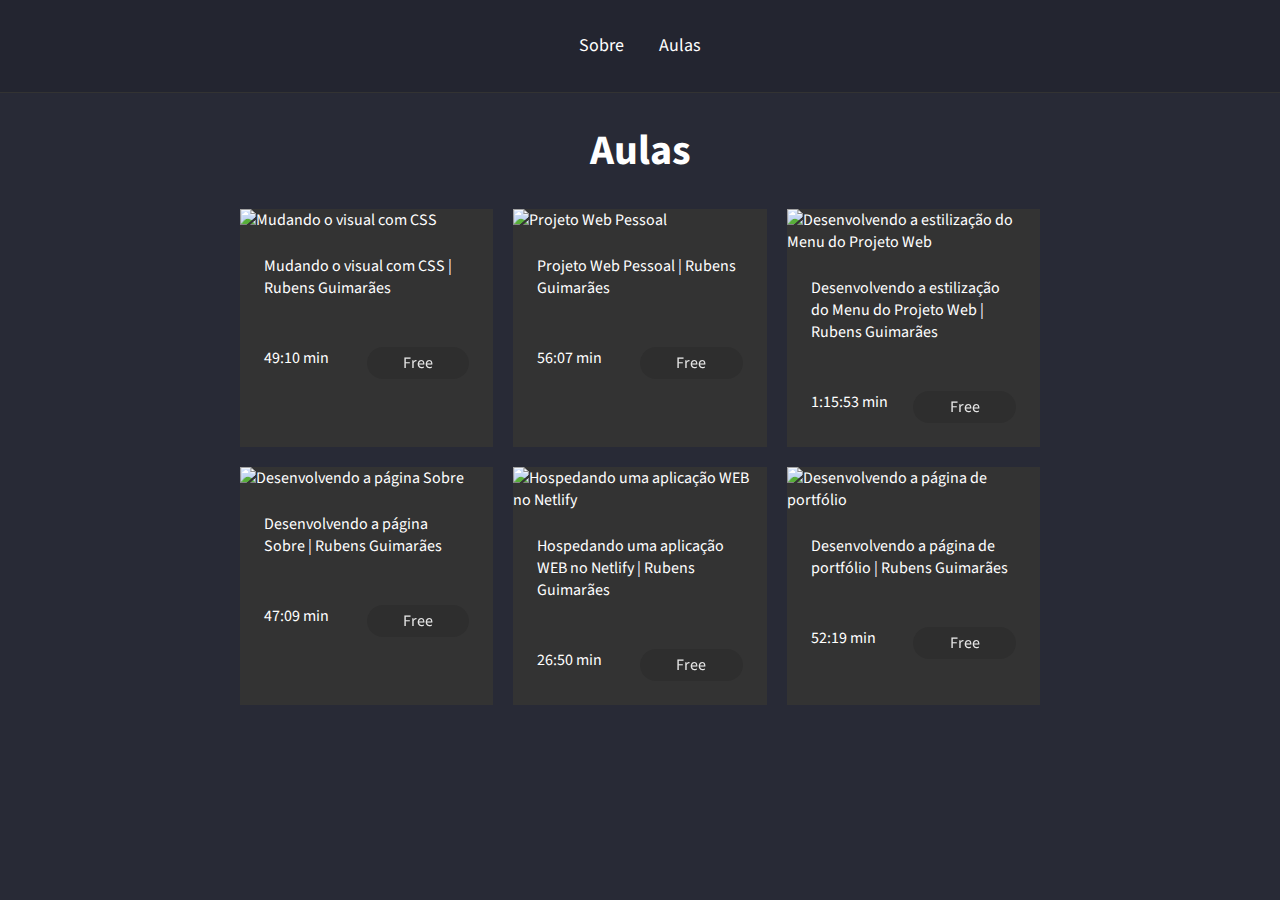
==== classes.html @ d56b03e8 "commit inicial" ====
<!DOCTYPE html>
<html>
  <head>
    <title>
      Rubens dos Santos Guimarães
    </title>
    <link href="https://fonts.googleapis.com/icon?family=Material+Icons"
      rel="stylesheet">
    <link rel="stylesheet" href="styles.css">
  </head>

  <body>
    <header>
      <div class="links">
        <a href="index.html">Sobre</a>
        <a href="classes.html">Aulas</a>
      </div>
    </header>

    <div id="wrapper">
      <h1>Aulas</h1>
    </div>

    <!-- A section tem a mesma semântica da div -->
    <section class="cards">
        <!-- Container para agrupar os vídeos -->
      <div class="card" id="ra1qkCSXXx0">
        <!-- Container da imagem -->
        <div class="card__image-container">
            <img src="https://i.ytimg.com/vi/ra1qkCSXXx0/hqdefault.jpg?sqp=-oaymwEYCKgBEF5IVfKriqkDCwgBFQAAiEIYAXAB&rs=AOn4CLCoMmSI-flPlk77vBoV3hjHlzxOUQ" 
            alt="Mudando o visual com CSS">
        </div>
        <!-- Container do conteúdo -->
        <div class="card__content">
          <p>Mudando o visual com CSS | Rubens Guimarães</p>
        </div>
        <!-- Container informativo -->
        <div class="card__info">
          <p>49:10 min</p>
          <p class="card__price">Free</p>
        </div>
      </div>
      <div class="card" id="R_olwYc2290">
        <!-- Container da imagem -->
        <div class="card__image-container">
            <img src="https://i.ytimg.com/vi/R_olwYc2290/hqdefault.jpg?sqp=-oaymwEYCKgBEF5IVfKriqkDCwgBFQAAiEIYAXAB&rs=AOn4CLC3q5_Fy62seLNaZJs38UtyzDf3eQ" 
                alt="Projeto Web Pessoal">
        </div>
        <!-- Container do conteúdo -->
        <div class="card__content">
          <p>Projeto Web Pessoal | Rubens Guimarães</p>
        </div>
        <!-- Container informativo -->
        <div class="card__info">
          <p>56:07 min</p>
          <p class="card__price">Free</p>
        </div>
      </div>
      <div class="card" id="oHkTZ-MGD9M">
        <!-- Container da imagem -->
        <div class="card__image-container">
            <img src="https://i.ytimg.com/vi/oHkTZ-MGD9M/hqdefault.jpg?sqp=-oaymwEYCKgBEF5IVfKriqkDCwgBFQAAiEIYAXAB&rs=AOn4CLCyBfr0x2h7Ne2m8058IFp6sh0WEA" 
                alt="Desenvolvendo a estilização do Menu do Projeto Web">
        </div>
        <!-- Container do conteúdo -->
        <div class="card__content">
          <p>Desenvolvendo a estilização do Menu do Projeto Web | Rubens Guimarães</p>
        </div>
        <!-- Container informativo -->
        <div class="card__info">
          <p>1:15:53 min</p>
          <p class="card__price">Free</p>
        </div>
      </div>
      <div class="card" id="soxW6XzR6Hc">
        <!-- Container da imagem -->
        <div class="card__image-container">
            <img src="https://i.ytimg.com/vi/soxW6XzR6Hc/hqdefault.jpg?sqp=-oaymwEYCKgBEF5IVfKriqkDCwgBFQAAiEIYAXAB&rs=AOn4CLBFbpmZWhej0X6m8doUp-PWIDcNVQ" 
                alt="Desenvolvendo a página Sobre">
        </div>
        <!-- Container do conteúdo -->
        <div class="card__content">
          <p>Desenvolvendo a página Sobre | Rubens Guimarães</p>
        </div>
        <!-- Container informativo -->
        <div class="card__info">
          <p>47:09 min</p>
          <p class="card__price">Free</p>
        </div>
      </div>
      <div class="card" id="Y0SCmRBDxQE">
        <!-- Container da imagem -->
        <div class="card__image-container">
            <img src="https://i.ytimg.com/vi/Y0SCmRBDxQE/hqdefault.jpg?sqp=-oaymwEYCKgBEF5IVfKriqkDCwgBFQAAiEIYAXAB&rs=AOn4CLBzF_BY_za81Tp-v2C6v-DCuvXdUg" 
                alt="Hospedando uma aplicação WEB no Netlify">
        </div>
        <!-- Container do conteúdo -->
        <div class="card__content">
          <p>Hospedando uma aplicação WEB no Netlify | Rubens Guimarães</p>
        </div>
        <!-- Container informativo -->
        <div class="card__info">
          <p>26:50 min</p>
          <p class="card__price">Free</p>
        </div>
      </div>
      <div class="card" id="KdlD4r6CSpc">
        <!-- Container da imagem -->
        <div class="card__image-container">
            <img src="https://i.ytimg.com/vi/KdlD4r6CSpc/hqdefault.jpg?sqp=-oaymwEYCKgBEF5IVfKriqkDCwgBFQAAiEIYAXAB&rs=AOn4CLBWzxl_o_X8bbMvispVShY54Pyl1Q" 
                alt="Desenvolvendo a página de portfólio">
        </div>
        <!-- Container do conteúdo -->
        <div class="card__content">
          <p>Desenvolvendo a página de portfólio | Rubens Guimarães</p>
        </div>
        <!-- Container informativo -->
        <div class="card__info">
          <p>52:19 min</p>
          <p class="card__price">Free</p>
        </div>
      </div>
    </section>

    <div class="modal-overlay">
        <div class="modal">
          <a class="close-modal">
              <i class="material-icons">close</i>
          </a>

          <div class="modal-content">
               <iframe src="" 
                       frameborder="0"></iframe>
          </div>
        </div>
    </div>

    <script src="scripts.js"></script>

  </body>
</html>
---- styles.css ----
@import "https://fonts.googleapis.com/css2?family=Source+Sans+Pro&display=swap"; 

:root {
  --color-green: #50fa7b;
  --color-site:  #333333;
}

* { /* Este seletor "*" alcança todos os elementos existentes no html */
  margin: 0; /* Zeramos a margem */
  padding: 0; /* Zeramos o padding */
  border: 0; /* Zeramos o border */
} /* Com isto acima, ressetamos estas propriedades */
body {
  background: #282a36; /* Cor de fundo */
  font-family: 'Source Sans Pro', sans-serif; /* Definimos o tipo de fonte */
  color: white;
}
header {
  padding: 32px; /* Superfície ligada diretamente ao conteúdo 
                    (top/left/bottom/right) */
  border-bottom: 1px solid #333; /* Cor da borda inferior */
  background: rgba(0, 0, 0, 0.1); /* Red-green-blue-alpha-opacity
  o alpha-opacity define a opacidade em uma faixa de valores decimais 
  de 0 até 1. Opacidade especifica a transparência de um elemento */ 
}
.links {
  text-align: center; /* Alinhamos o texto contido na div ao centro */
}
.links a {
  color: white; /* Cor branca para o texto contido na tag a */
  font-size: 18px; /* Definimos um tamanho de 18 pixels para a fonte */
  line-height: 28px; /* Define a altura do texto. Recomenda-se atribuir */
                     /* uma quantidade de 10 pixels a mais daquela */
                     /* atribuída ao tamanho da fonte.*/
  margin: 0 16px;    /* Margem 0 na parte superior e inferior, e 16 nas */ 
                     /* laterais */ 
  text-decoration: none; /* Eliminamos o sublinhado da tag a (link) */
}
.links a:hover {
  color: var(--color-green); /* Definimos uma cor verde para o menu quando movemos 
                       o mouse sobre ele */
  transition: color 200ms; /* Tempo da transição para a mudança de cor */
}                                                       
#wrapper { /* o # indica um seletor de id  */
  text-align: center; /* Alinhamento de texto da div wrapper ao centro */ 
  padding: 32px; /* Espaçamento de todo o conteúdo da div (avatar e textos) */
}                /* (em cima, em baixo e nas laterais) */ 
#wrapper img { /* Estiliza a tag img que está dentro da div #wrapper */
  border-radius: 50%; /* Arredonda as bordas da imagem contida na div wrapper */
  border: 5px solid var(--color-green); /* Arredonda a imagem da div */
  margin-bottom: 32px; /* Espaçamento inferior da Margem da imagem da div */
  height: 300px; /* Altura da imagem */
}
#wrapper h1 {
  font-size: 42px; /* Tamanho da fonte */
  line-height: 52px; /* Define a altura do texto. Recomenda-se atribuir */
                     /* uma quantidade de 10 pixels a mais daquela */
                     /* atribuída ao tamanho da fonte.*/
  font-weight: bold; /* Peso da fonte */
}
#wrapper h2 {
  font-size: 24px;
  line-height: 34px;
  font-weight: normal;
  margin-top: 8px; /* Deixo uma separação entre o h1 e o h2*/
  opacity: 0.8; /* Deixa a cor do texto um pouco mais leve */
}
#wrapper p {
  max-width: 500px; /* Define o tamanho máximo da linha, fazendo a quebra caso ultrapasse */
  margin: 32px auto; /* Espaço superior da linha de 32px e */
                     /* laterais automáticas (centraliza - auto)  */
  font-size: 24px; 
  line-height: 34px;
}
#wrapper p a { /* Alterar a cor do link */
  color: var(--color-green);
}
#links-footer a {
  border-bottom: 1px solid var(--color-green); /* Coloca o underline nos links */
                                               /* GitHub e Linkedin ao não colocar */
                                               /* o text-decoration: none, como foi*/
                                               /* colocado no seletor ".links a" */          
}
/*=== CARDS ===*/
.cards { /* Estilizando a section cards */
  max-width: 800px; /* Limite máximo de largura */
  margin: 0 auto;   /* Alinhamento ao centro */
  display: grid;    /* Insere o container numa grid */
  grid-template-columns: 1fr 1fr 1fr; /* Define 3 colunas */
  gap: 20px; /* Espaçamento entre as células de 20px*/
}
.card { /* Container que agrupar os vídeos */
  background-color: var(--color-site); /* Cor de fundo */
}
.card__image-container img {
  width: 100%; /* Ajusta o container da tag img em 100% da largura da tag */ 
               /* imediatamente superior a ela, ou seja, a tag que contenha */
               /* uma definição de largura. No nosso caso o seletor .cards */
               /* que é superior ao .card__image-container img e possui uma */ 
               /* largura definida */
}
/* Veja abaixo uma forma de aplicarmos uma propriedade aos dois seletores abaixo */
.card__content,
.card__info {
  padding: 24px; /* Espaçamento superior e lateral */
}
.card__info {
  display: grid; /* Definimos que o container estará inserido num grid */
  grid-template-columns: 1fr 1fr; /* Definimos duas colunas (fraction) */ 
}
.card__price {
  background-color: var(--color-site); /* A cor do card__price("Free") é a mesma */
  filter: brightness(90%); /* No entanto, inserimos um brilho ne grade de 90% */
  padding: 5px 20px; /* 5px nas partes superior e inferior e 20px nas laterais */
  border-radius: 20px; /* Borda arredondada para o grid "Free" */
  text-align: center; /* Texto alinhado ao centro */
}

/* === Configurações para a Janela Modal não sendo exibida === */
.modal-overlay {
  background-color: rgba(0, 0, 0, 0.7); /* Fundo transparente com uma força de 70% */
  width: 100%; /* Largura do Modal */
  height: 100%; /* Altura do Modal */
  position: fixed; /* Fixa o Modal na tela */
  top: 0; /* Fixa o Modal numa posição de topo do formulário */
  opacity: 0; /* Valores entre 0 e 1, 0=completamente transparente e 1=totalmente opaco*/
  visibility: hidden; /* deixa de exibir o elemento, ele deixa de ser visível na página */
}
.modal {
  background-color: white; /* Cor de fundo branca */
  width: 90%; /* Largura ocupada de 90% */
  height: 90%; /* Altura ocupada de 90% */
  margin: 5vh auto; /* Posição 5vh de alinhamento nas partes superior e inferior e */
                  /* alinhamento automático (centralizado) nas laterais. */
                  /* 5vh corresponde a 5px da visão da altura (vh), ou seja, se a */
                  /* altura da janela for redimensionada será preservado o alinhamento */
  position: relative; /* Permitirá que a estilização abaixo (.modal .close-modal) */ 
                      /* referente ao ícone "x" seja relativa a esta janela modal branca */                
}
.modal .close-modal {
  color: black; /* A cor do ícone será preta */
  position: absolute; /* permite o posicionamento do elemento em qualquer local dentro */
                      /* do modal definido acima */ 
  right: 8px; /* Afastamento do canto direito da janela modal branca */
  top: 8px; /* Afastamento do topo superior direito da janela modal branca */
  cursor: pointer; /* Transforma o ícone em uma mãozinha quando passamos o mouse sobre ele */
}
/* === Configurações para a Janela Modal sendo exibida === */
.modal-overlay.active {
  opacity: 1;
  visibility: visible;  
}
/* === Configurações do iframe === */
iframe {
    width: 100%; /* Largura de 100% para o iframe */
    height: 90%; /* A altura de 90% nos permitirá visualizar o botão close (X) */
    position: absolute; /* Preenche todo o espaço do contexto definido acima */
    top: 5%; /* Espaçamento superior de 5% do container (permitirá aparecer o X) */
}
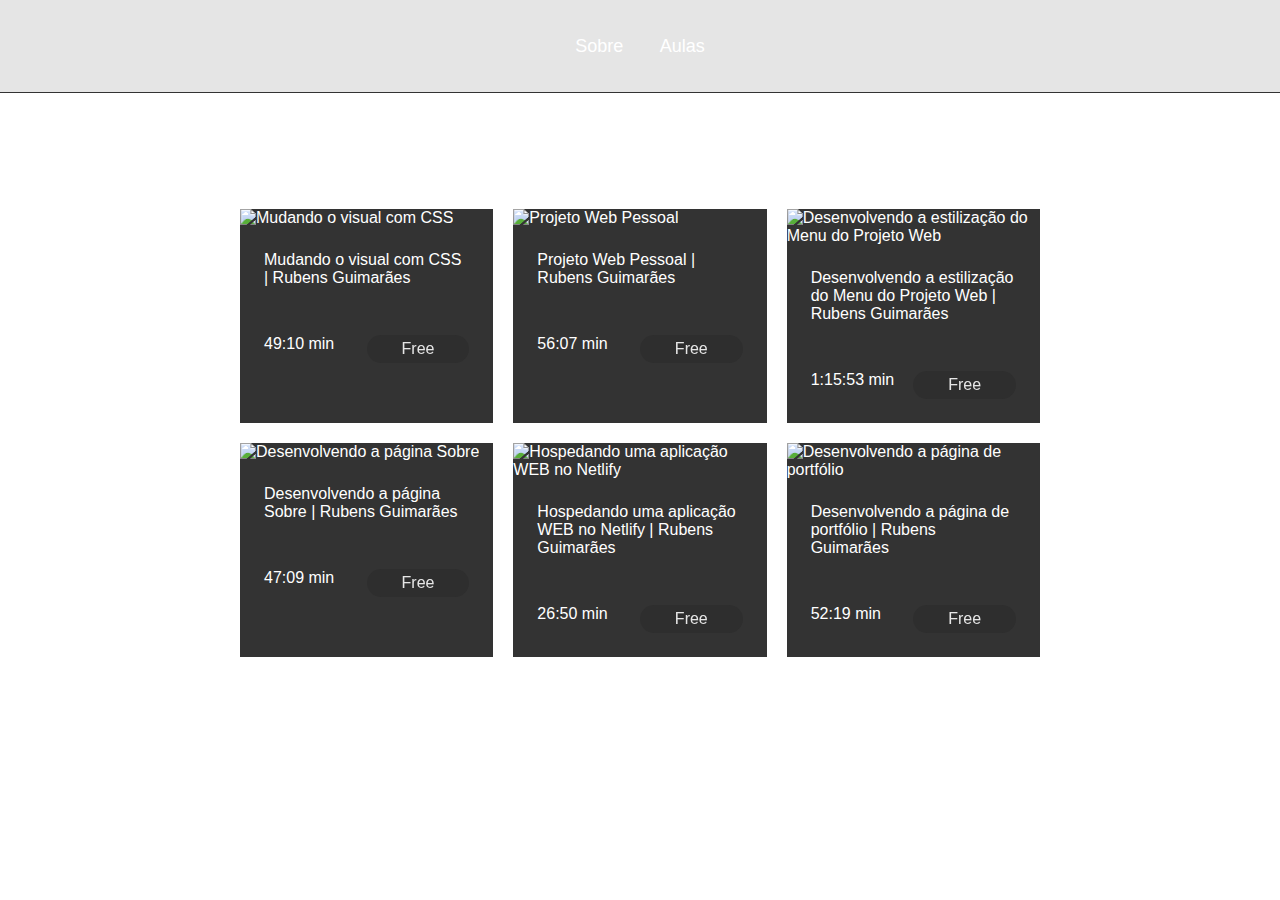
==== commit 228ce7ef: "Add files via upload" ====
--- a/classes.html
+++ b/classes.html
@@ -1,141 +1,141 @@
-<!DOCTYPE html>
-<html>
-  <head>
-    <title>
-      Rubens dos Santos Guimarães
-    </title>
-    <link href="https://fonts.googleapis.com/icon?family=Material+Icons"
-      rel="stylesheet">
-    <link rel="stylesheet" href="styles.css">
-  </head>
-
-  <body>
-    <header>
-      <div class="links">
-        <a href="index.html">Sobre</a>
-        <a href="classes.html">Aulas</a>
-      </div>
-    </header>
-
-    <div id="wrapper">
-      <h1>Aulas</h1>
-    </div>
-
-    <!-- A section tem a mesma semântica da div -->
-    <section class="cards">
-        <!-- Container para agrupar os vídeos -->
-      <div class="card" id="ra1qkCSXXx0">
-        <!-- Container da imagem -->
-        <div class="card__image-container">
-            <img src="https://i.ytimg.com/vi/ra1qkCSXXx0/hqdefault.jpg?sqp=-oaymwEYCKgBEF5IVfKriqkDCwgBFQAAiEIYAXAB&rs=AOn4CLCoMmSI-flPlk77vBoV3hjHlzxOUQ" 
-            alt="Mudando o visual com CSS">
-        </div>
-        <!-- Container do conteúdo -->
-        <div class="card__content">
-          <p>Mudando o visual com CSS | Rubens Guimarães</p>
-        </div>
-        <!-- Container informativo -->
-        <div class="card__info">
-          <p>49:10 min</p>
-          <p class="card__price">Free</p>
-        </div>
-      </div>
-      <div class="card" id="R_olwYc2290">
-        <!-- Container da imagem -->
-        <div class="card__image-container">
-            <img src="https://i.ytimg.com/vi/R_olwYc2290/hqdefault.jpg?sqp=-oaymwEYCKgBEF5IVfKriqkDCwgBFQAAiEIYAXAB&rs=AOn4CLC3q5_Fy62seLNaZJs38UtyzDf3eQ" 
-                alt="Projeto Web Pessoal">
-        </div>
-        <!-- Container do conteúdo -->
-        <div class="card__content">
-          <p>Projeto Web Pessoal | Rubens Guimarães</p>
-        </div>
-        <!-- Container informativo -->
-        <div class="card__info">
-          <p>56:07 min</p>
-          <p class="card__price">Free</p>
-        </div>
-      </div>
-      <div class="card" id="oHkTZ-MGD9M">
-        <!-- Container da imagem -->
-        <div class="card__image-container">
-            <img src="https://i.ytimg.com/vi/oHkTZ-MGD9M/hqdefault.jpg?sqp=-oaymwEYCKgBEF5IVfKriqkDCwgBFQAAiEIYAXAB&rs=AOn4CLCyBfr0x2h7Ne2m8058IFp6sh0WEA" 
-                alt="Desenvolvendo a estilização do Menu do Projeto Web">
-        </div>
-        <!-- Container do conteúdo -->
-        <div class="card__content">
-          <p>Desenvolvendo a estilização do Menu do Projeto Web | Rubens Guimarães</p>
-        </div>
-        <!-- Container informativo -->
-        <div class="card__info">
-          <p>1:15:53 min</p>
-          <p class="card__price">Free</p>
-        </div>
-      </div>
-      <div class="card" id="soxW6XzR6Hc">
-        <!-- Container da imagem -->
-        <div class="card__image-container">
-            <img src="https://i.ytimg.com/vi/soxW6XzR6Hc/hqdefault.jpg?sqp=-oaymwEYCKgBEF5IVfKriqkDCwgBFQAAiEIYAXAB&rs=AOn4CLBFbpmZWhej0X6m8doUp-PWIDcNVQ" 
-                alt="Desenvolvendo a página Sobre">
-        </div>
-        <!-- Container do conteúdo -->
-        <div class="card__content">
-          <p>Desenvolvendo a página Sobre | Rubens Guimarães</p>
-        </div>
-        <!-- Container informativo -->
-        <div class="card__info">
-          <p>47:09 min</p>
-          <p class="card__price">Free</p>
-        </div>
-      </div>
-      <div class="card" id="Y0SCmRBDxQE">
-        <!-- Container da imagem -->
-        <div class="card__image-container">
-            <img src="https://i.ytimg.com/vi/Y0SCmRBDxQE/hqdefault.jpg?sqp=-oaymwEYCKgBEF5IVfKriqkDCwgBFQAAiEIYAXAB&rs=AOn4CLBzF_BY_za81Tp-v2C6v-DCuvXdUg" 
-                alt="Hospedando uma aplicação WEB no Netlify">
-        </div>
-        <!-- Container do conteúdo -->
-        <div class="card__content">
-          <p>Hospedando uma aplicação WEB no Netlify | Rubens Guimarães</p>
-        </div>
-        <!-- Container informativo -->
-        <div class="card__info">
-          <p>26:50 min</p>
-          <p class="card__price">Free</p>
-        </div>
-      </div>
-      <div class="card" id="KdlD4r6CSpc">
-        <!-- Container da imagem -->
-        <div class="card__image-container">
-            <img src="https://i.ytimg.com/vi/KdlD4r6CSpc/hqdefault.jpg?sqp=-oaymwEYCKgBEF5IVfKriqkDCwgBFQAAiEIYAXAB&rs=AOn4CLBWzxl_o_X8bbMvispVShY54Pyl1Q" 
-                alt="Desenvolvendo a página de portfólio">
-        </div>
-        <!-- Container do conteúdo -->
-        <div class="card__content">
-          <p>Desenvolvendo a página de portfólio | Rubens Guimarães</p>
-        </div>
-        <!-- Container informativo -->
-        <div class="card__info">
-          <p>52:19 min</p>
-          <p class="card__price">Free</p>
-        </div>
-      </div>
-    </section>
-
-    <div class="modal-overlay">
-        <div class="modal">
-          <a class="close-modal">
-              <i class="material-icons">close</i>
-          </a>
-
-          <div class="modal-content">
-               <iframe src="" 
-                       frameborder="0"></iframe>
-          </div>
-        </div>
-    </div>
-
-    <script src="scripts.js"></script>
-
-  </body>
-</html>
+<!DOCTYPE html>
+<html>
+  <head>
+    <title>
+      Rubens dos Santos Guimarães
+    </title>
+    <link href="https://fonts.googleapis.com/icon?family=Material+Icons"
+      rel="stylesheet">
+    <link rel="stylesheet" href="styles.css">
+  </head>
+
+  <body>
+    <header>
+      <div class="links">
+        <a href="index.html">Sobre</a>
+        <a href="classes.html">Aulas</a>
+      </div>
+    </header>
+
+    <div id="wrapper">
+      <h1>Aulas do Tião</h1>
+    </div>
+
+    <!-- A section tem a mesma semântica da div -->
+    <section class="cards">
+        <!-- Container para agrupar os vídeos -->
+      <div class="card" id="ra1qkCSXXx0">
+        <!-- Container da imagem -->
+        <div class="card__image-container">
+            <img src="https://i.ytimg.com/vi/ra1qkCSXXx0/hqdefault.jpg?sqp=-oaymwEYCKgBEF5IVfKriqkDCwgBFQAAiEIYAXAB&rs=AOn4CLCoMmSI-flPlk77vBoV3hjHlzxOUQ" 
+            alt="Mudando o visual com CSS">
+        </div>
+        <!-- Container do conteúdo -->
+        <div class="card__content">
+          <p>Mudando o visual com CSS | Rubens Guimarães</p>
+        </div>
+        <!-- Container informativo -->
+        <div class="card__info">
+          <p>49:10 min</p>
+          <p class="card__price">Free</p>
+        </div>
+      </div>
+      <div class="card" id="R_olwYc2290">
+        <!-- Container da imagem -->
+        <div class="card__image-container">
+            <img src="https://i.ytimg.com/vi/R_olwYc2290/hqdefault.jpg?sqp=-oaymwEYCKgBEF5IVfKriqkDCwgBFQAAiEIYAXAB&rs=AOn4CLC3q5_Fy62seLNaZJs38UtyzDf3eQ" 
+                alt="Projeto Web Pessoal">
+        </div>
+        <!-- Container do conteúdo -->
+        <div class="card__content">
+          <p>Projeto Web Pessoal | Rubens Guimarães</p>
+        </div>
+        <!-- Container informativo -->
+        <div class="card__info">
+          <p>56:07 min</p>
+          <p class="card__price">Free</p>
+        </div>
+      </div>
+      <div class="card" id="oHkTZ-MGD9M">
+        <!-- Container da imagem -->
+        <div class="card__image-container">
+            <img src="https://i.ytimg.com/vi/oHkTZ-MGD9M/hqdefault.jpg?sqp=-oaymwEYCKgBEF5IVfKriqkDCwgBFQAAiEIYAXAB&rs=AOn4CLCyBfr0x2h7Ne2m8058IFp6sh0WEA" 
+                alt="Desenvolvendo a estilização do Menu do Projeto Web">
+        </div>
+        <!-- Container do conteúdo -->
+        <div class="card__content">
+          <p>Desenvolvendo a estilização do Menu do Projeto Web | Rubens Guimarães</p>
+        </div>
+        <!-- Container informativo -->
+        <div class="card__info">
+          <p>1:15:53 min</p>
+          <p class="card__price">Free</p>
+        </div>
+      </div>
+      <div class="card" id="soxW6XzR6Hc">
+        <!-- Container da imagem -->
+        <div class="card__image-container">
+            <img src="https://i.ytimg.com/vi/soxW6XzR6Hc/hqdefault.jpg?sqp=-oaymwEYCKgBEF5IVfKriqkDCwgBFQAAiEIYAXAB&rs=AOn4CLBFbpmZWhej0X6m8doUp-PWIDcNVQ" 
+                alt="Desenvolvendo a página Sobre">
+        </div>
+        <!-- Container do conteúdo -->
+        <div class="card__content">
+          <p>Desenvolvendo a página Sobre | Rubens Guimarães</p>
+        </div>
+        <!-- Container informativo -->
+        <div class="card__info">
+          <p>47:09 min</p>
+          <p class="card__price">Free</p>
+        </div>
+      </div>
+      <div class="card" id="Y0SCmRBDxQE">
+        <!-- Container da imagem -->
+        <div class="card__image-container">
+            <img src="https://i.ytimg.com/vi/Y0SCmRBDxQE/hqdefault.jpg?sqp=-oaymwEYCKgBEF5IVfKriqkDCwgBFQAAiEIYAXAB&rs=AOn4CLBzF_BY_za81Tp-v2C6v-DCuvXdUg" 
+                alt="Hospedando uma aplicação WEB no Netlify">
+        </div>
+        <!-- Container do conteúdo -->
+        <div class="card__content">
+          <p>Hospedando uma aplicação WEB no Netlify | Rubens Guimarães</p>
+        </div>
+        <!-- Container informativo -->
+        <div class="card__info">
+          <p>26:50 min</p>
+          <p class="card__price">Free</p>
+        </div>
+      </div>
+      <div class="card" id="KdlD4r6CSpc">
+        <!-- Container da imagem -->
+        <div class="card__image-container">
+            <img src="https://i.ytimg.com/vi/KdlD4r6CSpc/hqdefault.jpg?sqp=-oaymwEYCKgBEF5IVfKriqkDCwgBFQAAiEIYAXAB&rs=AOn4CLBWzxl_o_X8bbMvispVShY54Pyl1Q" 
+                alt="Desenvolvendo a página de portfólio">
+        </div>
+        <!-- Container do conteúdo -->
+        <div class="card__content">
+          <p>Desenvolvendo a página de portfólio | Rubens Guimarães</p>
+        </div>
+        <!-- Container informativo -->
+        <div class="card__info">
+          <p>52:19 min</p>
+          <p class="card__price">Free</p>
+        </div>
+      </div>
+    </section>
+
+    <div class="modal-overlay">
+        <div class="modal">
+          <a class="close-modal">
+              <i class="material-icons">close</i>
+          </a>
+
+          <div class="modal-content">
+               <iframe src="" 
+                       frameborder="0"></iframe>
+          </div>
+        </div>
+    </div>
+
+    <script src="scripts.js"></script>
+
+  </body>
+</html>
--- a/styles.css
+++ b/styles.css
@@ -1,159 +1,160 @@
-@import "https://fonts.googleapis.com/css2?family=Source+Sans+Pro&display=swap"; 
-
-:root {
-  --color-green: #50fa7b;
-  --color-site:  #333333;
-}
-
-* { /* Este seletor "*" alcança todos os elementos existentes no html */
-  margin: 0; /* Zeramos a margem */
-  padding: 0; /* Zeramos o padding */
-  border: 0; /* Zeramos o border */
-} /* Com isto acima, ressetamos estas propriedades */
-body {
-  background: #282a36; /* Cor de fundo */
-  font-family: 'Source Sans Pro', sans-serif; /* Definimos o tipo de fonte */
-  color: white;
-}
-header {
-  padding: 32px; /* Superfície ligada diretamente ao conteúdo 
-                    (top/left/bottom/right) */
-  border-bottom: 1px solid #333; /* Cor da borda inferior */
-  background: rgba(0, 0, 0, 0.1); /* Red-green-blue-alpha-opacity
-  o alpha-opacity define a opacidade em uma faixa de valores decimais 
-  de 0 até 1. Opacidade especifica a transparência de um elemento */ 
-}
-.links {
-  text-align: center; /* Alinhamos o texto contido na div ao centro */
-}
-.links a {
-  color: white; /* Cor branca para o texto contido na tag a */
-  font-size: 18px; /* Definimos um tamanho de 18 pixels para a fonte */
-  line-height: 28px; /* Define a altura do texto. Recomenda-se atribuir */
-                     /* uma quantidade de 10 pixels a mais daquela */
-                     /* atribuída ao tamanho da fonte.*/
-  margin: 0 16px;    /* Margem 0 na parte superior e inferior, e 16 nas */ 
-                     /* laterais */ 
-  text-decoration: none; /* Eliminamos o sublinhado da tag a (link) */
-}
-.links a:hover {
-  color: var(--color-green); /* Definimos uma cor verde para o menu quando movemos 
-                       o mouse sobre ele */
-  transition: color 200ms; /* Tempo da transição para a mudança de cor */
-}                                                       
-#wrapper { /* o # indica um seletor de id  */
-  text-align: center; /* Alinhamento de texto da div wrapper ao centro */ 
-  padding: 32px; /* Espaçamento de todo o conteúdo da div (avatar e textos) */
-}                /* (em cima, em baixo e nas laterais) */ 
-#wrapper img { /* Estiliza a tag img que está dentro da div #wrapper */
-  border-radius: 50%; /* Arredonda as bordas da imagem contida na div wrapper */
-  border: 5px solid var(--color-green); /* Arredonda a imagem da div */
-  margin-bottom: 32px; /* Espaçamento inferior da Margem da imagem da div */
-  height: 300px; /* Altura da imagem */
-}
-#wrapper h1 {
-  font-size: 42px; /* Tamanho da fonte */
-  line-height: 52px; /* Define a altura do texto. Recomenda-se atribuir */
-                     /* uma quantidade de 10 pixels a mais daquela */
-                     /* atribuída ao tamanho da fonte.*/
-  font-weight: bold; /* Peso da fonte */
-}
-#wrapper h2 {
-  font-size: 24px;
-  line-height: 34px;
-  font-weight: normal;
-  margin-top: 8px; /* Deixo uma separação entre o h1 e o h2*/
-  opacity: 0.8; /* Deixa a cor do texto um pouco mais leve */
-}
-#wrapper p {
-  max-width: 500px; /* Define o tamanho máximo da linha, fazendo a quebra caso ultrapasse */
-  margin: 32px auto; /* Espaço superior da linha de 32px e */
-                     /* laterais automáticas (centraliza - auto)  */
-  font-size: 24px; 
-  line-height: 34px;
-}
-#wrapper p a { /* Alterar a cor do link */
-  color: var(--color-green);
-}
-#links-footer a {
-  border-bottom: 1px solid var(--color-green); /* Coloca o underline nos links */
-                                               /* GitHub e Linkedin ao não colocar */
-                                               /* o text-decoration: none, como foi*/
-                                               /* colocado no seletor ".links a" */          
-}
-/*=== CARDS ===*/
-.cards { /* Estilizando a section cards */
-  max-width: 800px; /* Limite máximo de largura */
-  margin: 0 auto;   /* Alinhamento ao centro */
-  display: grid;    /* Insere o container numa grid */
-  grid-template-columns: 1fr 1fr 1fr; /* Define 3 colunas */
-  gap: 20px; /* Espaçamento entre as células de 20px*/
-}
-.card { /* Container que agrupar os vídeos */
-  background-color: var(--color-site); /* Cor de fundo */
-}
-.card__image-container img {
-  width: 100%; /* Ajusta o container da tag img em 100% da largura da tag */ 
-               /* imediatamente superior a ela, ou seja, a tag que contenha */
-               /* uma definição de largura. No nosso caso o seletor .cards */
-               /* que é superior ao .card__image-container img e possui uma */ 
-               /* largura definida */
-}
-/* Veja abaixo uma forma de aplicarmos uma propriedade aos dois seletores abaixo */
-.card__content,
-.card__info {
-  padding: 24px; /* Espaçamento superior e lateral */
-}
-.card__info {
-  display: grid; /* Definimos que o container estará inserido num grid */
-  grid-template-columns: 1fr 1fr; /* Definimos duas colunas (fraction) */ 
-}
-.card__price {
-  background-color: var(--color-site); /* A cor do card__price("Free") é a mesma */
-  filter: brightness(90%); /* No entanto, inserimos um brilho ne grade de 90% */
-  padding: 5px 20px; /* 5px nas partes superior e inferior e 20px nas laterais */
-  border-radius: 20px; /* Borda arredondada para o grid "Free" */
-  text-align: center; /* Texto alinhado ao centro */
-}
-
-/* === Configurações para a Janela Modal não sendo exibida === */
-.modal-overlay {
-  background-color: rgba(0, 0, 0, 0.7); /* Fundo transparente com uma força de 70% */
-  width: 100%; /* Largura do Modal */
-  height: 100%; /* Altura do Modal */
-  position: fixed; /* Fixa o Modal na tela */
-  top: 0; /* Fixa o Modal numa posição de topo do formulário */
-  opacity: 0; /* Valores entre 0 e 1, 0=completamente transparente e 1=totalmente opaco*/
-  visibility: hidden; /* deixa de exibir o elemento, ele deixa de ser visível na página */
-}
-.modal {
-  background-color: white; /* Cor de fundo branca */
-  width: 90%; /* Largura ocupada de 90% */
-  height: 90%; /* Altura ocupada de 90% */
-  margin: 5vh auto; /* Posição 5vh de alinhamento nas partes superior e inferior e */
-                  /* alinhamento automático (centralizado) nas laterais. */
-                  /* 5vh corresponde a 5px da visão da altura (vh), ou seja, se a */
-                  /* altura da janela for redimensionada será preservado o alinhamento */
-  position: relative; /* Permitirá que a estilização abaixo (.modal .close-modal) */ 
-                      /* referente ao ícone "x" seja relativa a esta janela modal branca */                
-}
-.modal .close-modal {
-  color: black; /* A cor do ícone será preta */
-  position: absolute; /* permite o posicionamento do elemento em qualquer local dentro */
-                      /* do modal definido acima */ 
-  right: 8px; /* Afastamento do canto direito da janela modal branca */
-  top: 8px; /* Afastamento do topo superior direito da janela modal branca */
-  cursor: pointer; /* Transforma o ícone em uma mãozinha quando passamos o mouse sobre ele */
-}
-/* === Configurações para a Janela Modal sendo exibida === */
-.modal-overlay.active {
-  opacity: 1;
-  visibility: visible;  
-}
-/* === Configurações do iframe === */
-iframe {
-    width: 100%; /* Largura de 100% para o iframe */
-    height: 90%; /* A altura de 90% nos permitirá visualizar o botão close (X) */
-    position: absolute; /* Preenche todo o espaço do contexto definido acima */
-    top: 5%; /* Espaçamento superior de 5% do container (permitirá aparecer o X) */
-}
+@import "https://fonts.googleapis.com/css2?family=Source+Sans+Pro&display=swap"; 
+
+:root {
+  --color-green: #50fa7b;
+  --color-site:  #333333;
+}
+
+* { /* Este seletor "*" alcança todos os elementos existentes no html */
+  margin: 0; /* Zeramos a margem */
+  padding: 0; /* Zeramos o padding */
+  border: 0; /* Zeramos o border */
+} /* Com isto acima, ressetamos estas propriedades */
+body {
+  background: url("https://imageproxy.ifunny.co/crop:x-20,resize:640x,quality:90x75/images/a25f4af8c0106ccbb68fa0e2383741e0433c33f4d2315b82b8eb3f7a9e3c23fe_1.jpg"); /* Imagem de fundo */
+  background-size: cover;
+  font-family: 'comic sans pro', sans-serif; /* Definimos o tipo de fonte */
+  color: white;
+}
+header {
+  padding: 32px; /* Superfície ligada diretamente ao conteúdo 
+                    (top/left/bottom/right) */
+  border-bottom: 1px solid #333; /* Cor da borda inferior */
+  background: rgba(0, 0, 0, 0.1); /* Red-green-blue-alpha-opacity
+  o alpha-opacity define a opacidade em uma faixa de valores decimais 
+  de 0 até 1. Opacidade especifica a transparência de um elemento */ 
+}
+.links {
+  text-align: center; /* Alinhamos o texto contido na div ao centro */
+}
+.links a {
+  color: white; /* Cor branca para o texto contido na tag a */
+  font-size: 18px; /* Definimos um tamanho de 18 pixels para a fonte */
+  line-height: 28px; /* Define a altura do texto. Recomenda-se atribuir */
+                     /* uma quantidade de 10 pixels a mais daquela */
+                     /* atribuída ao tamanho da fonte.*/
+  margin: 0 16px;    /* Margem 0 na parte superior e inferior, e 16 nas */ 
+                     /* laterais */ 
+  text-decoration: none; /* Eliminamos o sublinhado da tag a (link) */
+}
+.links a:hover {
+  color: var(--color-green); /* Definimos uma cor verde para o menu quando movemos 
+                       o mouse sobre ele */
+  transition: color 200ms; /* Tempo da transição para a mudança de cor */
+}                                                       
+#wrapper { /* o # indica um seletor de id  */
+  text-align: center; /* Alinhamento de texto da div wrapper ao centro */ 
+  padding: 32px; /* Espaçamento de todo o conteúdo da div (avatar e textos) */
+}                /* (em cima, em baixo e nas laterais) */ 
+#wrapper img { /* Estiliza a tag img que está dentro da div #wrapper */
+  border-radius: 50%; /* Arredonda as bordas da imagem contida na div wrapper */
+  border: 5px solid var(--color-green); /* Arredonda a imagem da div */
+  margin-bottom: 32px; /* Espaçamento inferior da Margem da imagem da div */
+  height: 300px; /* Altura da imagem */
+}
+#wrapper h1 {
+  font-size: 42px; /* Tamanho da fonte */
+  line-height: 52px; /* Define a altura do texto. Recomenda-se atribuir */
+                     /* uma quantidade de 10 pixels a mais daquela */
+                     /* atribuída ao tamanho da fonte.*/
+  font-weight: bold; /* Peso da fonte */
+}
+#wrapper h2 {
+  font-size: 24px;
+  line-height: 34px;
+  font-weight: normal;
+  margin-top: 8px; /* Deixo uma separação entre o h1 e o h2*/
+  opacity: 0.8; /* Deixa a cor do texto um pouco mais leve */
+}
+#wrapper p {
+  max-width: 500px; /* Define o tamanho máximo da linha, fazendo a quebra caso ultrapasse */
+  margin: 32px auto; /* Espaço superior da linha de 32px e */
+                     /* laterais automáticas (centraliza - auto)  */
+  font-size: 24px; 
+  line-height: 34px;
+}
+#wrapper p a { /* Alterar a cor do link */
+  color: var(--color-green);
+}
+#links-footer a {
+  border-bottom: 1px solid var(--color-green); /* Coloca o underline nos links */
+                                               /* GitHub e Linkedin ao não colocar */
+                                               /* o text-decoration: none, como foi*/
+                                               /* colocado no seletor ".links a" */          
+}
+/*=== CARDS ===*/
+.cards { /* Estilizando a section cards */
+  max-width: 800px; /* Limite máximo de largura */
+  margin: 0 auto;   /* Alinhamento ao centro */
+  display: grid;    /* Insere o container numa grid */
+  grid-template-columns: 1fr 1fr 1fr; /* Define 3 colunas */
+  gap: 20px; /* Espaçamento entre as células de 20px*/
+}
+.card { /* Container que agrupar os vídeos */
+  background-color: var(--color-site); /* Cor de fundo */
+}
+.card__image-container img {
+  width: 100%; /* Ajusta o container da tag img em 100% da largura da tag */ 
+               /* imediatamente superior a ela, ou seja, a tag que contenha */
+               /* uma definição de largura. No nosso caso o seletor .cards */
+               /* que é superior ao .card__image-container img e possui uma */ 
+               /* largura definida */
+}
+/* Veja abaixo uma forma de aplicarmos uma propriedade aos dois seletores abaixo */
+.card__content,
+.card__info {
+  padding: 24px; /* Espaçamento superior e lateral */
+}
+.card__info {
+  display: grid; /* Definimos que o container estará inserido num grid */
+  grid-template-columns: 1fr 1fr; /* Definimos duas colunas (fraction) */ 
+}
+.card__price {
+  background-color: var(--color-site); /* A cor do card__price("Free") é a mesma */
+  filter: brightness(90%); /* No entanto, inserimos um brilho ne grade de 90% */
+  padding: 5px 20px; /* 5px nas partes superior e inferior e 20px nas laterais */
+  border-radius: 20px; /* Borda arredondada para o grid "Free" */
+  text-align: center; /* Texto alinhado ao centro */
+}
+
+/* === Configurações para a Janela Modal não sendo exibida === */
+.modal-overlay {
+  background-color: rgba(0, 0, 0, 0.7); /* Fundo transparente com uma força de 70% */
+  width: 100%; /* Largura do Modal */
+  height: 100%; /* Altura do Modal */
+  position: fixed; /* Fixa o Modal na tela */
+  top: 0; /* Fixa o Modal numa posição de topo do formulário */
+  opacity: 0; /* Valores entre 0 e 1, 0=completamente transparente e 1=totalmente opaco*/
+  visibility: hidden; /* deixa de exibir o elemento, ele deixa de ser visível na página */
+}
+.modal {
+  background-color: white; /* Cor de fundo branca */
+  width: 90%; /* Largura ocupada de 90% */
+  height: 90%; /* Altura ocupada de 90% */
+  margin: 5vh auto; /* Posição 5vh de alinhamento nas partes superior e inferior e */
+                  /* alinhamento automático (centralizado) nas laterais. */
+                  /* 5vh corresponde a 5px da visão da altura (vh), ou seja, se a */
+                  /* altura da janela for redimensionada será preservado o alinhamento */
+  position: relative; /* Permitirá que a estilização abaixo (.modal .close-modal) */ 
+                      /* referente ao ícone "x" seja relativa a esta janela modal branca */                
+}
+.modal .close-modal {
+  color: black; /* A cor do ícone será preta */
+  position: absolute; /* permite o posicionamento do elemento em qualquer local dentro */
+                      /* do modal definido acima */ 
+  right: 8px; /* Afastamento do canto direito da janela modal branca */
+  top: 8px; /* Afastamento do topo superior direito da janela modal branca */
+  cursor: pointer; /* Transforma o ícone em uma mãozinha quando passamos o mouse sobre ele */
+}
+/* === Configurações para a Janela Modal sendo exibida === */
+.modal-overlay.active {
+  opacity: 1;
+  visibility: visible;  
+}
+/* === Configurações do iframe === */
+iframe {
+    width: 100%; /* Largura de 100% para o iframe */
+    height: 90%; /* A altura de 90% nos permitirá visualizar o botão close (X) */
+    position: absolute; /* Preenche todo o espaço do contexto definido acima */
+    top: 5%; /* Espaçamento superior de 5% do container (permitirá aparecer o X) */
+}
